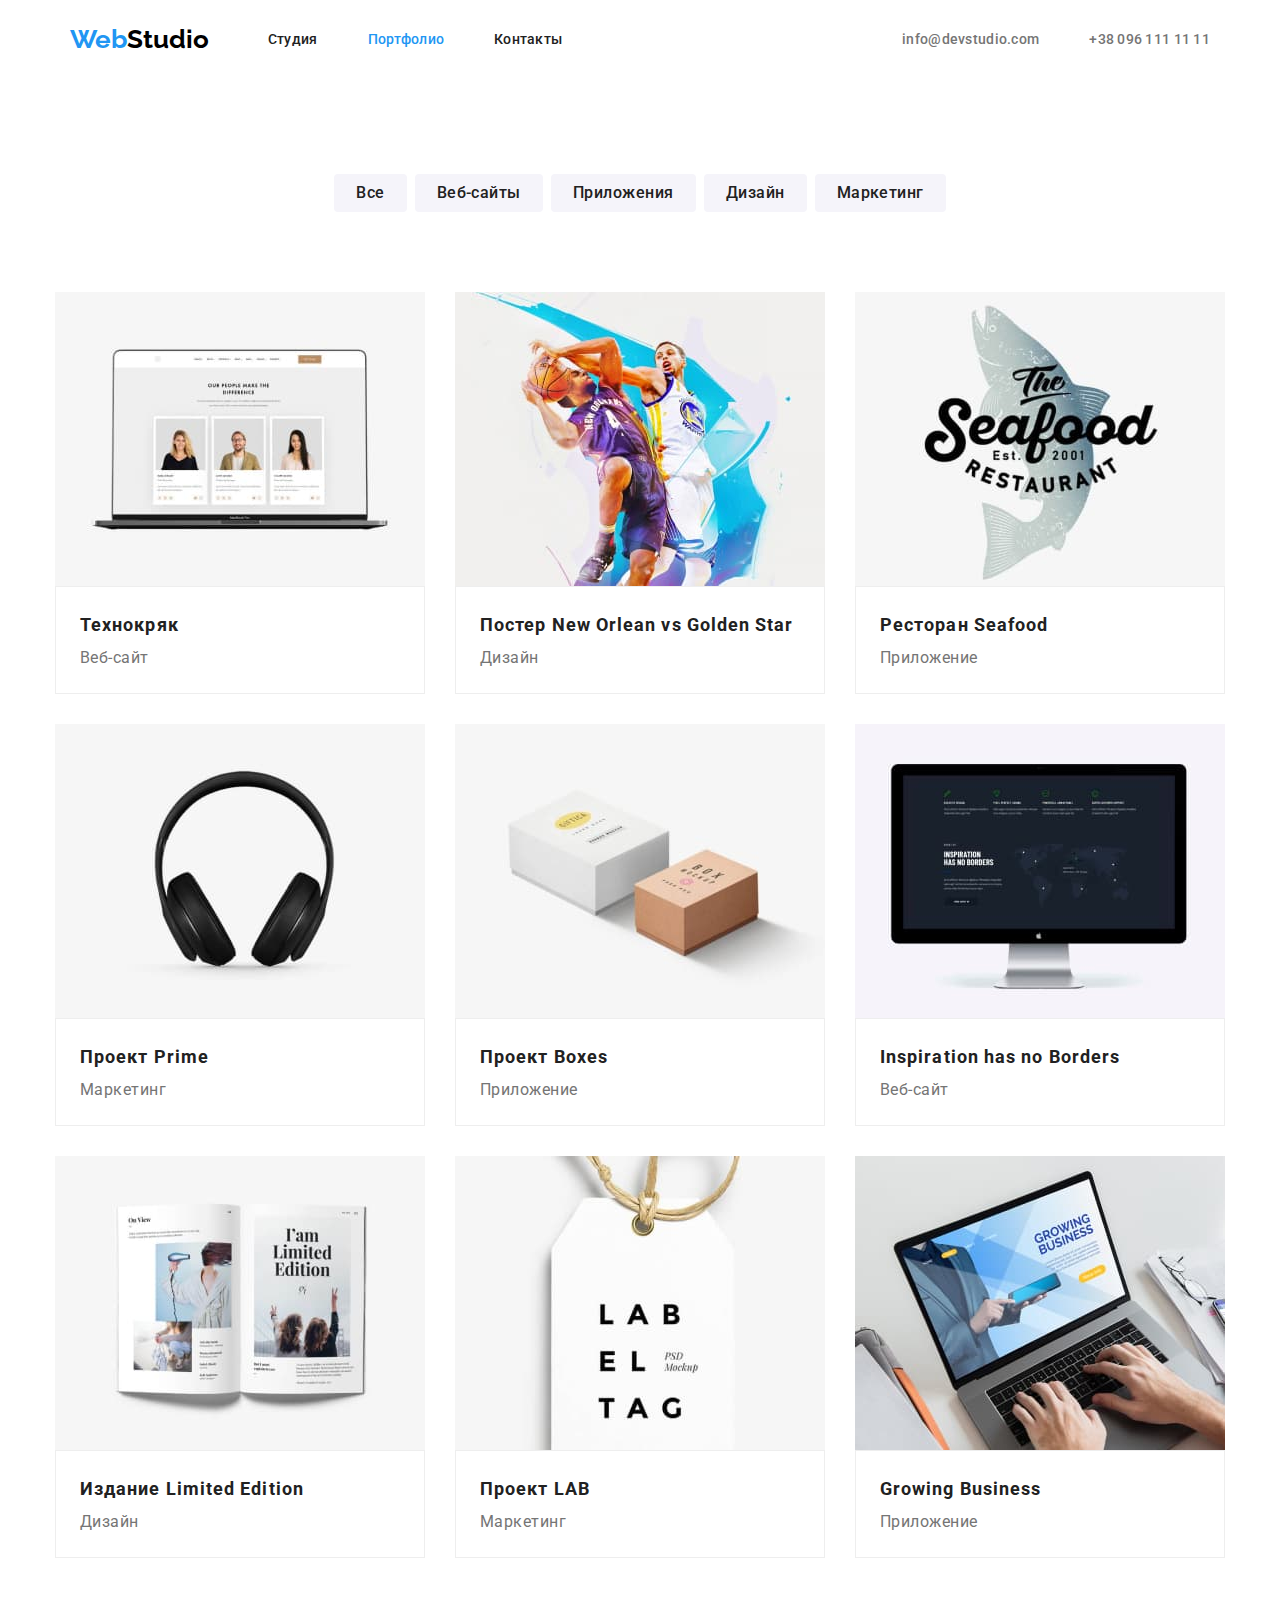
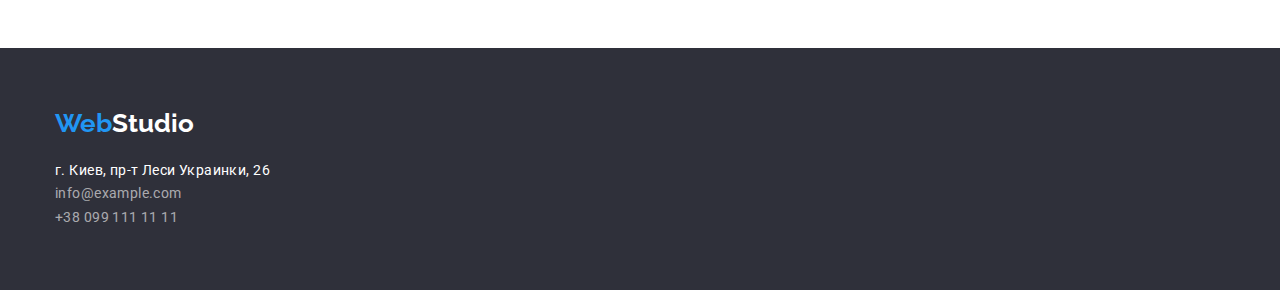
==== portfolio.html @ bf6c9cb9 "portfolio" ====
<!DOCTYPE html>
<html lang="en">
<head>
    <meta charset="UTF-8">
    <meta name="viewport" content="width=device-width, initial-scale=1.0">
    <title>portfolio</title>
    <link rel="stylesheet" href="css/modern-normalize.css">
    <link rel="preconnect" href="https://fonts.gstatic.com">
    <link href="https://fonts.googleapis.com/css2?family=Raleway:wght@700&family=Roboto:wght@400;500;700;900&display=swap"
        rel="stylesheet">
    <link rel="stylesheet" href="./css/style.css">
</head>
<body>
    <header class="header">
        <div class="container">
            <nav class="header-nav">
            <a href="" class="logo">Web<span class="logo-hed">Studio</span></a>
            <ul class="nav-list">
                <li><a href="./index.html" class="link-nav">Студия </a></li>
                <li><a href="" class="link-nav current">Портфолио </a></li>
                <li><a href="" class="link-nav">Контакты </a></li>
            </ul>
         <ul class="contacts-list">
            <li><a href="mailto:info@devstudio.com" class="link-header">info@devstudio.com</a></li>
            <li><a href="tel:+380961111111" class="link-header">+38 096 111 11 11</a></li>
        </ul>
        </nav>
        </div>
        </header>
    <main>
        <section>
            <div class="container">
                <h1 class="visually-hidden">Наши работы</h1>
            <ul class="list-button">
                <li>
                    <button class="button">Все</button>
                </li>
                <li>
                    <button class="button">Веб-сайты</button>
                </li>
                <li>
                    <button class="button">Приложения</button>
                </li>
                <li>
                    <button class="button">Дизайн</button>
                </li>
                <li>
                    <button class="button">Маркетинг</button>
                </li>
            </ul>
            </div>
            <div class="container">
                <ul class="work-list">
                <li>
                    <img src="images/portfolio1.jpg" alt="">
                    <div class="work-container">
                        <h2 class="work-head">Технокряк</h2>
                        <p class="work-text">Веб-сайт</p>
                    </div>
                    
                </li>
                <li>
                    <img src="images/portfolio2.jpg" alt="">
                    <div class="work-container">
                        <h2 class="work-head">Постер New Orlean vs Golden Star</h2>
                        <p class="work-text">Дизайн</p>
                    </div>
                    
                </li>
                <li>
                    <img src="images/portfolio3.jpg" alt="">
                    <div class="work-container">
                        <h2 class="work-head">Ресторан Seafood</h2>
                        <p class="work-text">Приложение</p>
                    </div>
                    
                </li>
                <li>
                    <img src="images/portfolio4.jpg" alt="">
                    <div class="work-container">
                        <h2 class="work-head">Проект Prime</h2>
                        <p class="work-text">Маркетинг</p>
                    </div>
                    
                </li>
                <li>
                    <img src="images/portfolio5.jpg" alt="">
                    <div class="work-container">
                        <h2 class="work-head">Проект Boxes</h2>
                        <p class="work-text">Приложение</p>
                    </div>
                    
                </li>
                <li>
                    <img src="images/portfolio6.jpg" alt="">
                    <div class="work-container">
                        <h2 class="work-head">Inspiration has no Borders</h2>
                        <p class="work-text">Веб-сайт</p>
                    </div>
                    
                </li>
                <li>
                    <img src="images/portfolio7.jpg" alt="">
                    <div class="work-container">
                        <h2 class="work-head">Издание Limited Edition</h2>
                        <p class="work-text">Дизайн</p>
                    </div>
                    
                </li>
                <li>
                    <img src="images/portfolio8.jpg" alt="">
                    <div class="work-container">
                        <h2 class="work-head">Проект LAB</h2>
                        <p class="work-text">Маркетинг</p>
                    </div>
                    
                </li>
                <li>
                    <img src="images/portfolio9.jpg" alt="">
                    <div class="work-container">
                        <h2 class="work-head">Growing Business</h2>
                        <p class="work-text">Приложение</p>
                    </div>
                    
                </li>
            </ul>
            </div>
            
        </section>
    </main>
    <footer class="footer">
        <div class="container">
            <a href="" class="logo">Web<span class="logo-fot">Studio</span></a>
        <address class="fot-add">
            <ul class="address-list">
                <li><a href="https://goo.gl/maps/Xmp9YLtaLfdtmfkQ8" class="add-maps">г. Киев, пр-т Леси Украинки, 26</a>
                </li>
                <li><a href="mailto:info@example.com" class="add-link">info@example.com</a></li>
                <li><a href="tel:+380991111111" class="add-link">+38 099 111 11 11</a></li>
            </ul>
        </address>
        </div>
        </footer>
</body>
</html>
---- css/style.css ----
/*переменные*/
:root {
  --link-button-blue-color: #2196f3;
  --moz-background-hero-foter-color: #2f303a;
  --heading-text-color: #212121;
  --text-color: #757575;
  --button-background-color: #f5f4fa;
}

/*общие стили*/
body {
  font-family: "Roboto", sans-serif;
}

img {
  display: block;
  max-width: 100%;
  height: auto;
}

ul {
  list-style: none;
}

a {
  text-decoration: none;
}

.container {
  width: 1200px;
  padding: 0 15px;
  margin: 0 auto;
}

/*header*/

.logo {
  color: var(--link-button-blue-color);
  font-family: "Raleway", sans-serif;
  font-weight: 700;
  font-size: 26px;
  line-height: 1.19;
}

.logo-hed {
  color: #000000;
}

.link-nav.current {
  color: var(--link-button-blue-color);
}

.link-nav {
  color: var(--heading-text-color);
  outline: none;
  font-weight: 500;
  font-size: 14px;
  line-height: 1.14;
  letter-spacing: 0.02em;
}

.link-nav:hover,
.link-nav:focus {
  color: var(--link-button-blue-color);
}

.link-header {
  color: var(--text-color);
  outline: none;
  font-weight: 500;
  font-size: 14px;
  line-height: 1.14;
  letter-spacing: 0.02em;
}

.link-header:hover,
.link-header:focus {
  color: var(--link-button-blue-color);
}

.header-nav,
.nav-list,
.contacts-list {
  display: flex;
}

.header-nav {
  justify-content: space-between;
  align-items: center;
  padding: 24px 15px 25px 15px;
}

.nav-list li {
  margin-left: 50px;
}

.contacts-list {
  margin-left: 331px;
}

.contacts-list li:not(:last-child) {
  margin-right: 50px;
}

/*studio-main*/

.hero .container {
  background-color: var(--moz-background-hero-foter-color);
  height: 600px;
}

.hero h1 {
  color: #ffffff;

  font-weight: 900;
  font-size: 44px;
  line-height: 1.36;
  letter-spacing: 0.06em;
  text-transform: uppercase;
  text-align: center;

  display: flex;
  justify-content: center;
  padding-top: 200px;
  padding-left: 250px;
  padding-right: 250px;
}

.hero-link {
  color: #ffffff;
  background-color: var(--link-button-blue-color);

  font-weight: bold;
  font-size: 16px;
  line-height: 1.85;
  letter-spacing: 0.06em;
  text-align: center;

  border-radius: 4%;
  padding: 10px 32px;
  margin-top: 30px;
  margin-left: 484px;
  margin-right: 484px;
  display: flex;
  justify-content: center;
}

.visually-hidden {
  position: absolute;
  width: 1px;
  height: 1px;
  margin: -1px;
  border: 0;
  padding: 0;
  white-space: nowrap;
  clip-path: inset(100%);
  clip: rect(0 0 0 0);
  overflow: hidden;
}

.features-list {
  display: flex;
  justify-content: space-between;
  padding-top: 94px;
  padding-bottom: 94px;
}

.features .list-head {
  color: var(--heading-text-color);

  font-weight: bold;
  font-size: 14px;
  line-height: 1.14;
  letter-spacing: 0.03em;
  text-transform: uppercase;
}

.features .list-text {
  color: var(--text-color);

  font-size: 14px;
  line-height: 1.7;
  letter-spacing: 0.03em;
  margin-top: 10px;
}

.direction .container {
  margin-bottom: 94px;
}

.direction-head {
  color: var(--heading-text-color);

  font-weight: bold;
  font-size: 36px;
  line-height: 1.16;
  letter-spacing: 0.03em;
  padding-bottom: 50px;
}

.direction-list {
  display: flex;
  justify-content: space-between;
}

.team .container {
  background-color: var(--button-background-color);
}

.team-head {
  color: var(--heading-text-color);

  font-weight: bold;
  font-size: 36px;
  line-height: 1.16;
  letter-spacing: 0.03em;

  padding-top: 94px;
}

.team-list {
  display: flex;
  justify-content: space-between;
  padding-top: 50px;
  padding-bottom: 94px;
}

.team-name {
  color: var(--heading-text-color);

  font-weight: 500;
  font-size: 16px;
  line-height: 1.18;
  letter-spacing: 0.03em;
}

.team-text {
  color: var(--text-color);

  font-size: 16px;
  line-height: 1.18;
  letter-spacing: 0.03em;
}

/*portfolio*/

.button {
  border-radius: 4px;
  border: none;
  color: var(--heading-text-color);
  background-color: #f5f4fa;

  font-weight: 500;
  font-size: 16px;
  line-height: 1.62;
  letter-spacing: 0.03em;

  padding: 6px 22px;
}

.button:hover,
.button:focus {
  background-color: var(--link-button-blue-color);
  color: #ffffff;
}

.list-button {
  display: flex;
  justify-content: center;

  padding-top: 94px;
}

.list-button li:not(:last-child) {
  margin-right: 8px;
}

.work-list {
  margin-top: 50px;
  margin-bottom: 90px;

  flex-basis: calc(100% / 3);

  display: flex;
  justify-content: space-between;
  flex-wrap: wrap;
}

.work-list li {
  margin-top: 30px;
}

.work-head {
  color: var(--heading-text-color);

  font-weight: bold;
  font-size: 18px;
  line-height: 2;
  letter-spacing: 0.06em;
}

.work-text {
  color: var(--text-color);

  font-size: 16px;
  line-height: 1.87;
  letter-spacing: 0.03em;
}

.work-container {
  padding: 20px 24px;
  border: 1px solid #eeeeee;
}

/*footer*/

.footer {
  background-color: var(--moz-background-hero-foter-color);
  padding-top: 60px;
}

.logo-fot {
  color: #ffffff;
}

.fot-add {
  font-style: normal;
  font-size: 14px;
  line-height: 1.71;
  letter-spacing: 0.03em;
}

.address-list {
  margin-top: 20px;
  padding-bottom: 60px;
}

.add-maps {
  color: #ffffff;
  padding-bottom: 9px;
}

.add-link {
  color: rgba(255, 255, 255, 0.6);
  padding-bottom: 9px;
}
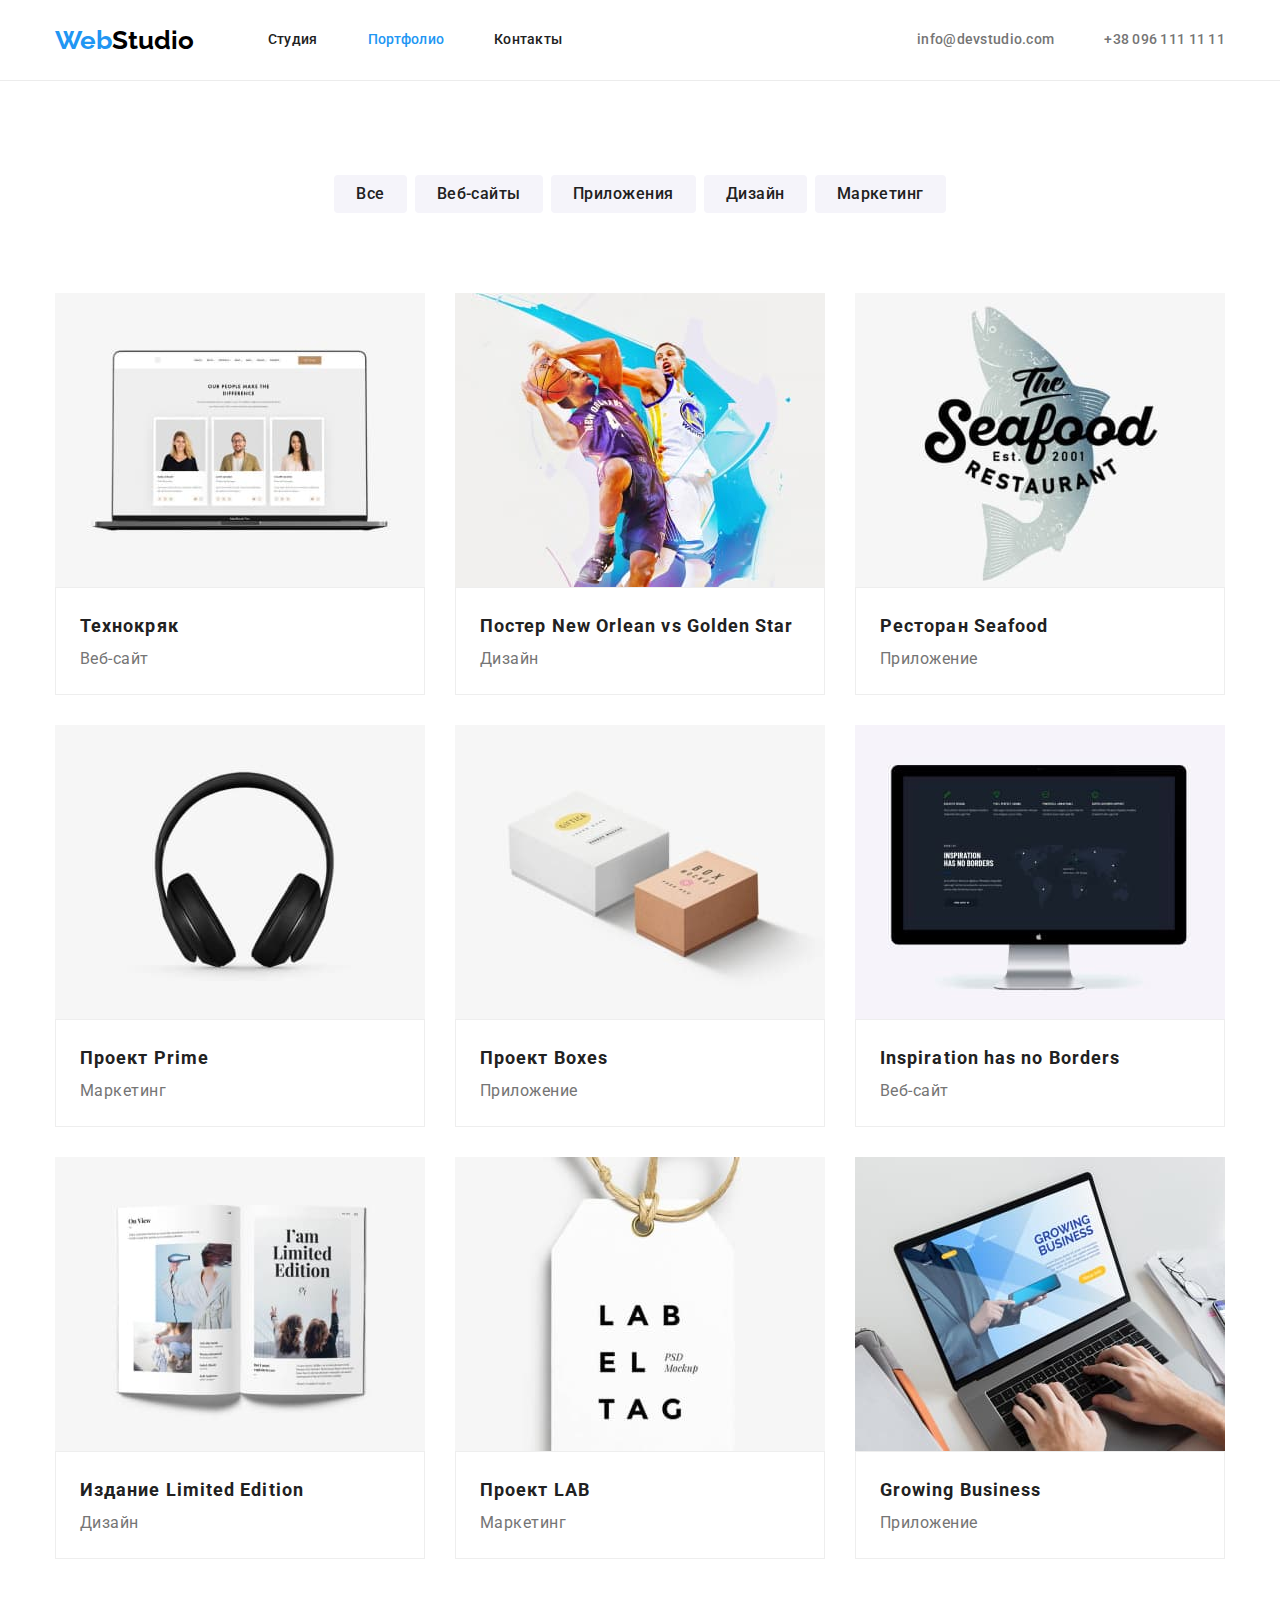
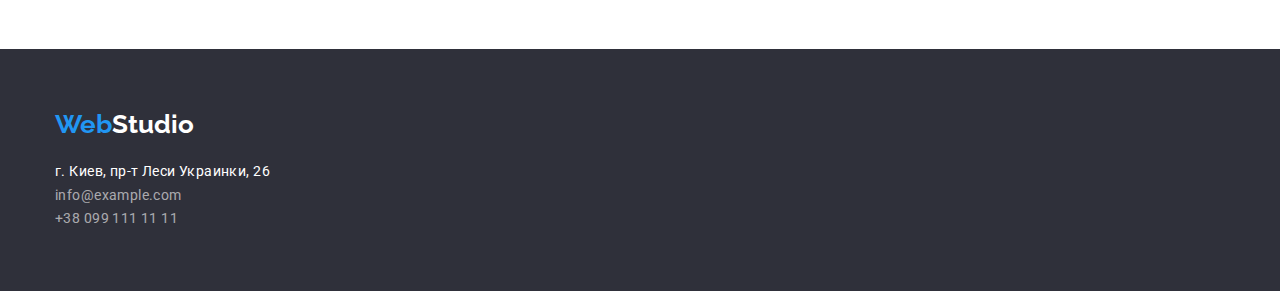
==== commit 16aa5df5: "fix" ====
--- a/portfolio.html
+++ b/portfolio.html
@@ -48,8 +48,6 @@
                     <button class="button">Маркетинг</button>
                 </li>
             </ul>
-            </div>
-            <div class="container">
                 <ul class="work-list">
                 <li>
                     <img src="images/portfolio1.jpg" alt="">
@@ -130,7 +128,8 @@
     </main>
     <footer class="footer">
         <div class="container">
-            <a href="" class="logo">Web<span class="logo-fot">Studio</span></a>
+            <div class="logo-type"><a href="" class="logo">Web<span class="logo-fot">Studio</span></a>
+            </div>
         <address class="fot-add">
             <ul class="address-list">
                 <li><a href="https://goo.gl/maps/Xmp9YLtaLfdtmfkQ8" class="add-maps">г. Киев, пр-т Леси Украинки, 26</a>
--- a/css/style.css
+++ b/css/style.css
@@ -34,6 +34,10 @@
 
 /*header*/
 
+.header {
+  border-bottom: 1px solid #ececec;
+}
+
 .logo {
   color: var(--link-button-blue-color);
   font-family: "Raleway", sans-serif;
@@ -52,11 +56,14 @@
 
 .link-nav {
   color: var(--heading-text-color);
-  outline: none;
   font-weight: 500;
   font-size: 14px;
   line-height: 1.14;
   letter-spacing: 0.02em;
+
+  display: block;
+  padding-bottom: 32px;
+  padding-top: 32px;
 }
 
 .link-nav:hover,
@@ -66,11 +73,14 @@
 
 .link-header {
   color: var(--text-color);
-  outline: none;
   font-weight: 500;
   font-size: 14px;
   line-height: 1.14;
   letter-spacing: 0.02em;
+
+  display: block;
+  padding-bottom: 32px;
+  padding-top: 32px;
 }
 
 .link-header:hover,
@@ -87,7 +97,7 @@
 .header-nav {
   justify-content: space-between;
   align-items: center;
-  padding: 24px 15px 25px 15px;
+  min-height: 80px;
 }
 
 .nav-list li {
@@ -119,8 +129,8 @@
   text-transform: uppercase;
   text-align: center;
 
-  display: flex;
-  justify-content: center;
+  margin-bottom: 30px;
+
   padding-top: 200px;
   padding-left: 250px;
   padding-right: 250px;
@@ -138,11 +148,7 @@
 
   border-radius: 4%;
   padding: 10px 32px;
-  margin-top: 30px;
   margin-left: 484px;
-  margin-right: 484px;
-  display: flex;
-  justify-content: center;
 }
 
 .visually-hidden {
@@ -163,6 +169,13 @@
   justify-content: space-between;
   padding-top: 94px;
   padding-bottom: 94px;
+
+  text-align: left;
+}
+
+.features-list :not(:last-child) {
+  margin-right: 30px;
+  max-width: 270px;
 }
 
 .features .list-head {
@@ -185,7 +198,7 @@
 }
 
 .direction .container {
-  margin-bottom: 94px;
+  padding-bottom: 94px;
 }
 
 .direction-head {
@@ -195,7 +208,9 @@
   font-size: 36px;
   line-height: 1.16;
   letter-spacing: 0.03em;
-  padding-bottom: 50px;
+  margin-bottom: 50px;
+
+  text-align: center;
 }
 
 .direction-list {
@@ -215,14 +230,23 @@
   line-height: 1.16;
   letter-spacing: 0.03em;
 
+  margin-bottom: 50px;
   padding-top: 94px;
+  text-align: center;
 }
 
 .team-list {
   display: flex;
   justify-content: space-between;
-  padding-top: 50px;
   padding-bottom: 94px;
+}
+
+.team-container {
+  background-color: #ffffff;
+  text-align: center;
+
+  padding-top: 30px;
+  padding-bottom: 30px;
 }
 
 .team-name {
@@ -240,6 +264,8 @@
   font-size: 16px;
   line-height: 1.18;
   letter-spacing: 0.03em;
+
+  margin-top: 10px;
 }
 
 /*portfolio*/
@@ -249,6 +275,7 @@
   border: none;
   color: var(--heading-text-color);
   background-color: #f5f4fa;
+  cursor: pointer;
 
   font-weight: 500;
   font-size: 16px;
@@ -262,6 +289,8 @@
 .button:focus {
   background-color: var(--link-button-blue-color);
   color: #ffffff;
+  box-shadow: 0px 3px 1px rgba(0, 0, 0, 0.1), 0px 1px 2px rgba(0, 0, 0, 0.08),
+    0px 2px 2px rgba(0, 0, 0, 0.12);
 }
 
 .list-button {
@@ -323,6 +352,10 @@
   color: #ffffff;
 }
 
+.logo-type {
+  margin-bottom: 20px;
+}
+
 .fot-add {
   font-style: normal;
   font-size: 14px;
@@ -331,16 +364,15 @@
 }
 
 .address-list {
-  margin-top: 20px;
   padding-bottom: 60px;
 }
 
 .add-maps {
   color: #ffffff;
-  padding-bottom: 9px;
+  margin-bottom: 9px;
 }
 
 .add-link {
   color: rgba(255, 255, 255, 0.6);
-  padding-bottom: 9px;
-}
+  margin-bottom: 9px;
+}
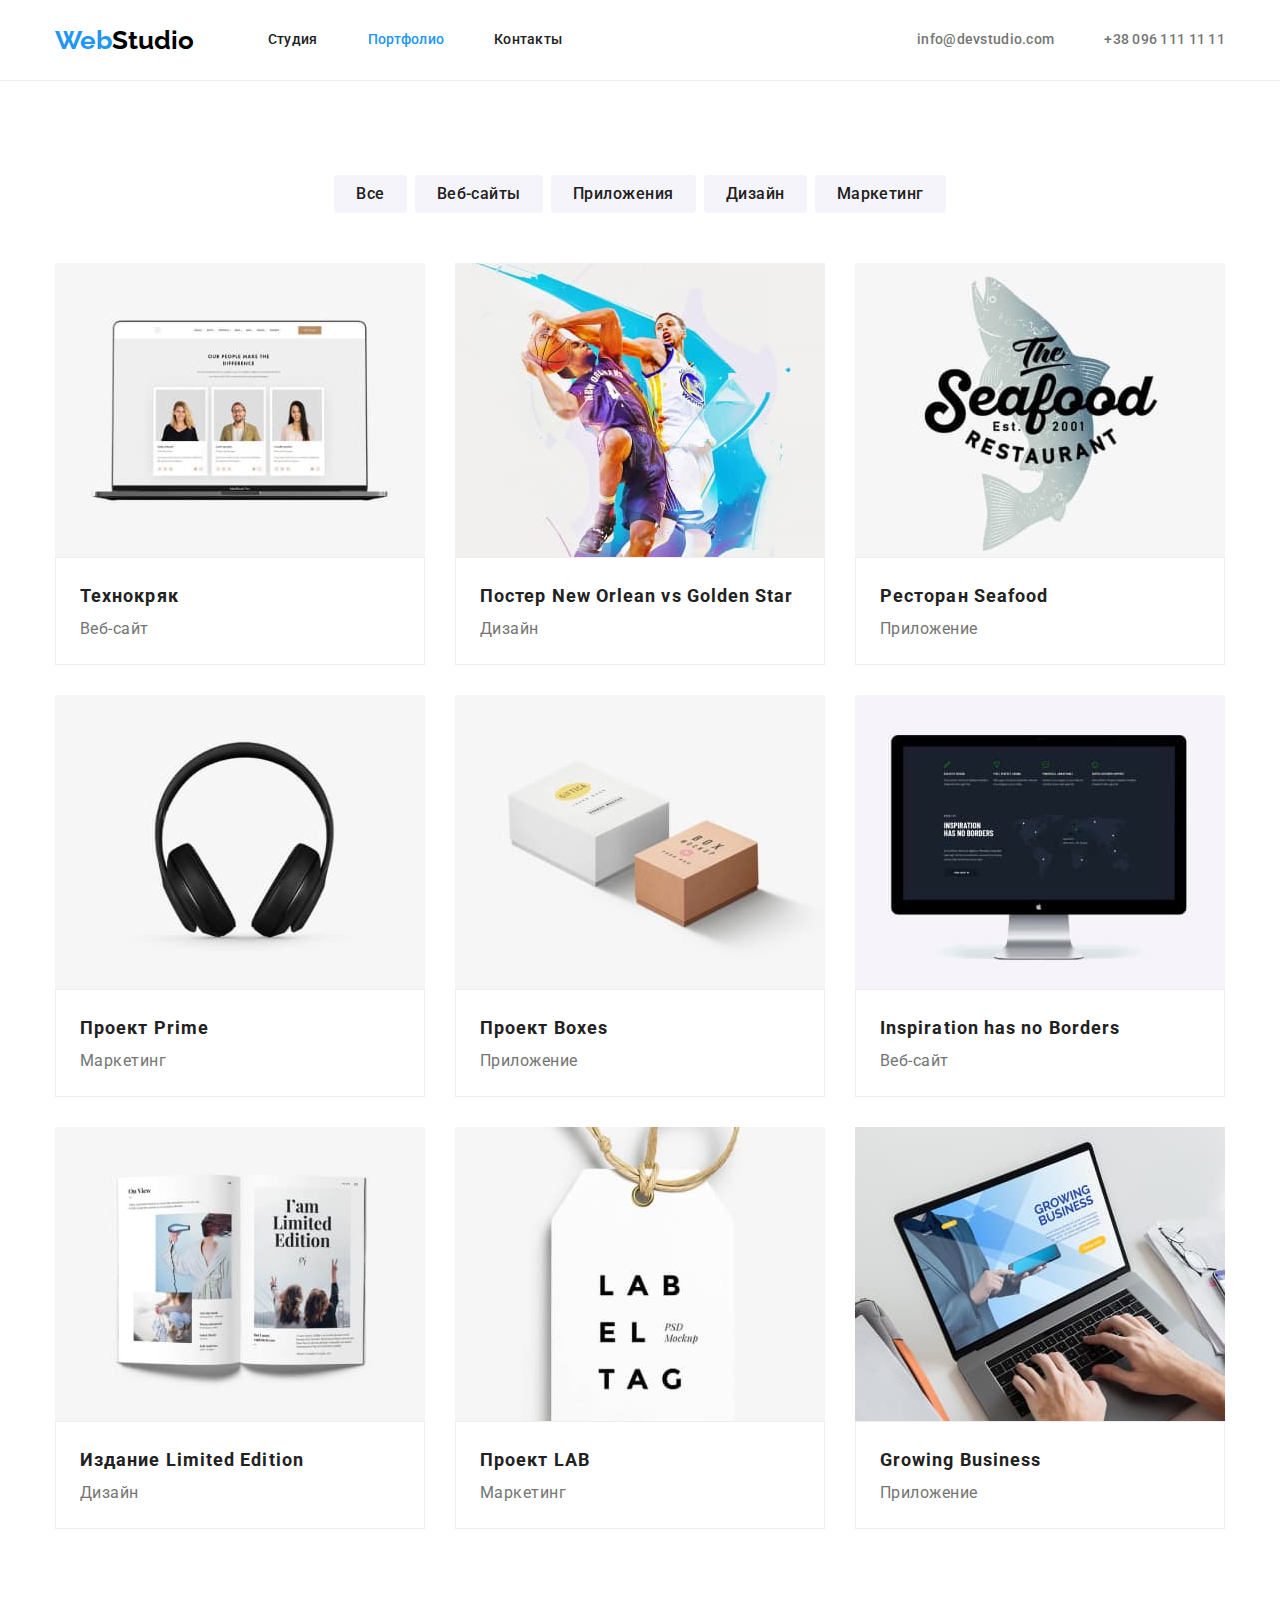
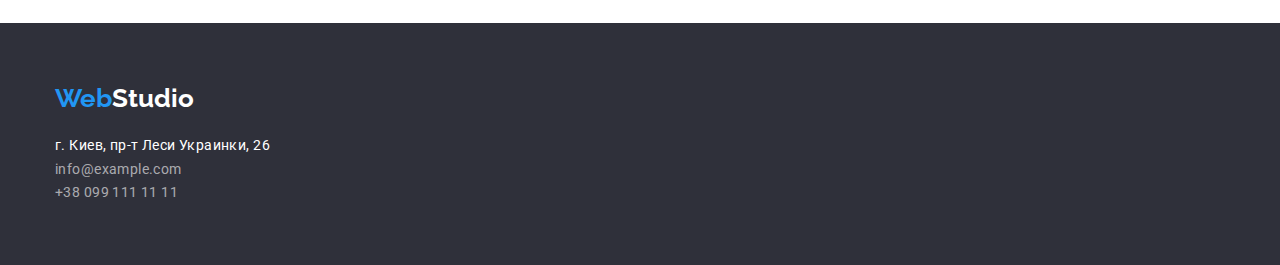
==== commit 8e266f07: "+" ====
--- a/portfolio.html
+++ b/portfolio.html
@@ -28,7 +28,7 @@
         </div>
         </header>
     <main>
-        <section>
+        <section class="portfolio-section">
             <div class="container">
                 <h1 class="visually-hidden">Наши работы</h1>
             <ul class="list-button">
--- a/css/style.css
+++ b/css/style.css
@@ -38,6 +38,11 @@
   border-bottom: 1px solid #ececec;
 }
 
+.logo-container {
+  padding-top: 24px;
+  padding-bottom: 25px;
+}
+
 .logo {
   color: var(--link-button-blue-color);
   font-family: "Raleway", sans-serif;
@@ -54,6 +59,9 @@
   color: var(--link-button-blue-color);
 }
 
+.nav-list {
+}
+
 .link-nav {
   color: var(--heading-text-color);
   font-weight: 500;
@@ -61,9 +69,9 @@
   line-height: 1.14;
   letter-spacing: 0.02em;
 
-  display: block;
   padding-bottom: 32px;
   padding-top: 32px;
+  display: block;
 }
 
 .link-nav:hover,
@@ -78,9 +86,9 @@
   line-height: 1.14;
   letter-spacing: 0.02em;
 
-  display: block;
   padding-bottom: 32px;
   padding-top: 32px;
+  display: block;
 }
 
 .link-header:hover,
@@ -164,11 +172,14 @@
   overflow: hidden;
 }
 
-.features-list {
-  display: flex;
-  justify-content: space-between;
+.features {
   padding-top: 94px;
   padding-bottom: 94px;
+}
+
+.features-list {
+  display: flex;
+  justify-content: space-between;
 
   text-align: left;
 }
@@ -197,7 +208,7 @@
   margin-top: 10px;
 }
 
-.direction .container {
+.direction {
   padding-bottom: 94px;
 }
 
@@ -269,6 +280,11 @@
 }
 
 /*portfolio*/
+
+.portfolio-section {
+  padding-top: 94px;
+  padding-bottom: 94px;
+}
 
 .button {
   border-radius: 4px;
@@ -297,7 +313,7 @@
   display: flex;
   justify-content: center;
 
-  padding-top: 94px;
+  padding-bottom: 20px;
 }
 
 .list-button li:not(:last-child) {
@@ -305,18 +321,13 @@
 }
 
 .work-list {
-  margin-top: 50px;
-  margin-bottom: 90px;
-
-  flex-basis: calc(100% / 3);
-
   display: flex;
   justify-content: space-between;
   flex-wrap: wrap;
 }
 
 .work-list li {
-  margin-top: 30px;
+  padding-top: 30px;
 }
 
 .work-head {
@@ -346,6 +357,7 @@
 .footer {
   background-color: var(--moz-background-hero-foter-color);
   padding-top: 60px;
+  padding-bottom: 60px;
 }
 
 .logo-fot {
@@ -361,10 +373,6 @@
   font-size: 14px;
   line-height: 1.71;
   letter-spacing: 0.03em;
-}
-
-.address-list {
-  padding-bottom: 60px;
 }
 
 .add-maps {
@@ -376,3 +384,8 @@
   color: rgba(255, 255, 255, 0.6);
   margin-bottom: 9px;
 }
+
+.add-link:hover,
+.add-link:focus {
+  color: var(--link-button-blue-color);
+}
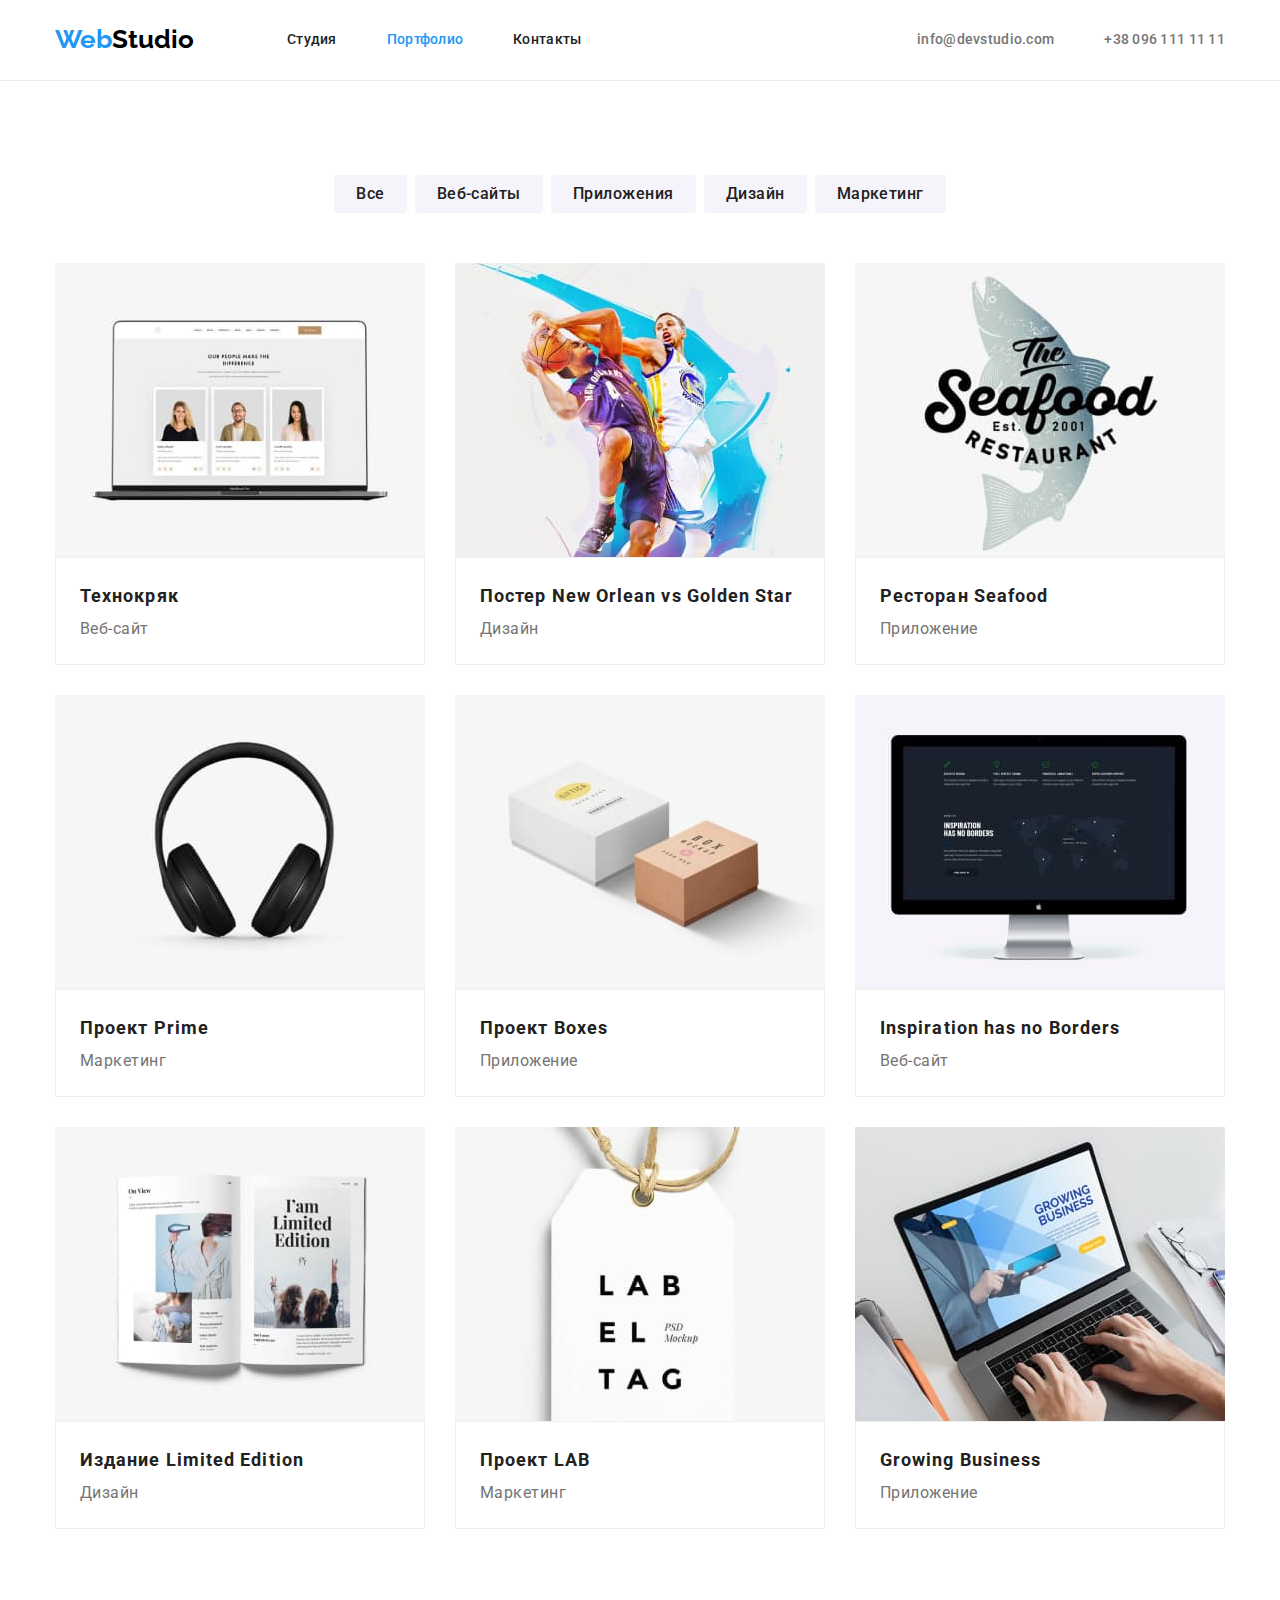
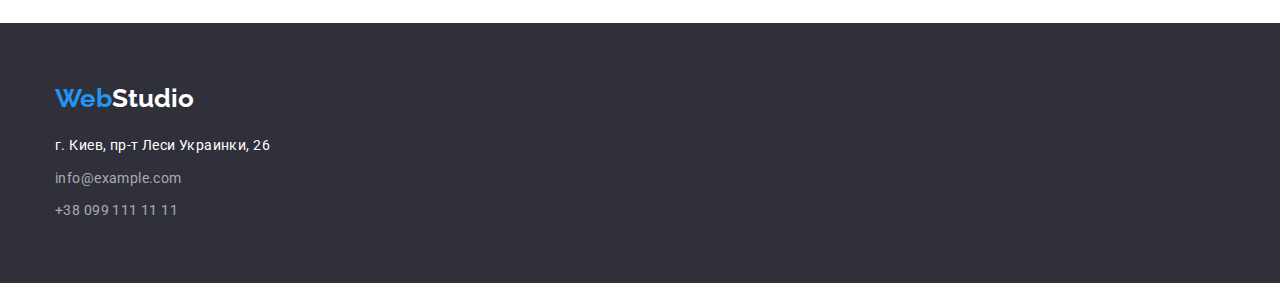
==== commit d4e1e9b9: "fix" ====
--- a/portfolio.html
+++ b/portfolio.html
@@ -14,17 +14,20 @@
     <header class="header">
         <div class="container">
             <nav class="header-nav">
-            <a href="" class="logo">Web<span class="logo-hed">Studio</span></a>
+            <div class="logo-container">
+                <a href="" class="logo">Web<span class="logo-hed">Studio</span></a>
+            </div>
             <ul class="nav-list">
                 <li><a href="./index.html" class="link-nav">Студия </a></li>
                 <li><a href="" class="link-nav current">Портфолио </a></li>
                 <li><a href="" class="link-nav">Контакты </a></li>
             </ul>
+            </nav>
          <ul class="contacts-list">
             <li><a href="mailto:info@devstudio.com" class="link-header">info@devstudio.com</a></li>
             <li><a href="tel:+380961111111" class="link-header">+38 096 111 11 11</a></li>
         </ul>
-        </nav>
+        
         </div>
         </header>
     <main>
--- a/css/style.css
+++ b/css/style.css
@@ -41,6 +41,7 @@
 .logo-container {
   padding-top: 24px;
   padding-bottom: 25px;
+  padding-right: 93px;
 }
 
 .logo {
@@ -59,9 +60,6 @@
   color: var(--link-button-blue-color);
 }
 
-.nav-list {
-}
-
 .link-nav {
   color: var(--heading-text-color);
   font-weight: 500;
@@ -96,6 +94,10 @@
   color: var(--link-button-blue-color);
 }
 
+.header .container {
+  display: flex;
+}
+
 .header-nav,
 .nav-list,
 .contacts-list {
@@ -103,7 +105,6 @@
 }
 
 .header-nav {
-  justify-content: space-between;
   align-items: center;
   min-height: 80px;
 }
@@ -112,8 +113,12 @@
   margin-left: 50px;
 }
 
+.nav-list li:first-child {
+  margin-left: 0;
+}
+
 .contacts-list {
-  margin-left: 331px;
+  margin-left: auto;
 }
 
 .contacts-list li:not(:last-child) {
@@ -122,12 +127,19 @@
 
 /*studio-main*/
 
-.hero .container {
+.hero {
   background-color: var(--moz-background-hero-foter-color);
   height: 600px;
 }
 
-.hero h1 {
+.hero .container {
+  text-align: center;
+  align-items: center;
+  padding-top: 200px;
+  padding-bottom: 200px;
+}
+
+.heading-hero {
   color: #ffffff;
 
   font-weight: 900;
@@ -135,28 +147,22 @@
   line-height: 1.36;
   letter-spacing: 0.06em;
   text-transform: uppercase;
-  text-align: center;
-
   margin-bottom: 30px;
-
-  padding-top: 200px;
-  padding-left: 250px;
-  padding-right: 250px;
-}
-
-.hero-link {
+}
+
+.hero-botton {
   color: #ffffff;
   background-color: var(--link-button-blue-color);
 
-  font-weight: bold;
+  font-weight: 700;
   font-size: 16px;
-  line-height: 1.85;
+  line-height: 1.87;
   letter-spacing: 0.06em;
-  text-align: center;
-
+
+  border: none;
+  cursor: pointer;
   border-radius: 4%;
   padding: 10px 32px;
-  margin-left: 484px;
 }
 
 .visually-hidden {
@@ -185,8 +191,11 @@
 }
 
 .features-list :not(:last-child) {
-  margin-right: 30px;
   max-width: 270px;
+}
+
+.features-list > li {
+  margin-left: 30px;
 }
 
 .features .list-head {
@@ -229,8 +238,10 @@
   justify-content: space-between;
 }
 
-.team .container {
+.team {
   background-color: var(--button-background-color);
+  padding-bottom: 94px;
+  padding-top: 94px;
 }
 
 .team-head {
@@ -242,14 +253,13 @@
   letter-spacing: 0.03em;
 
   margin-bottom: 50px;
-  padding-top: 94px;
+
   text-align: center;
 }
 
 .team-list {
   display: flex;
   justify-content: space-between;
-  padding-bottom: 94px;
 }
 
 .team-container {
@@ -353,7 +363,6 @@
 }
 
 /*footer*/
-
 .footer {
   background-color: var(--moz-background-hero-foter-color);
   padding-top: 60px;
@@ -375,14 +384,20 @@
   letter-spacing: 0.03em;
 }
 
+.address-list > li {
+  margin-bottom: 9px;
+}
+
+.address-list > li:last-child {
+  margin-bottom: 0;
+}
+
 .add-maps {
   color: #ffffff;
-  margin-bottom: 9px;
 }
 
 .add-link {
   color: rgba(255, 255, 255, 0.6);
-  margin-bottom: 9px;
 }
 
 .add-link:hover,
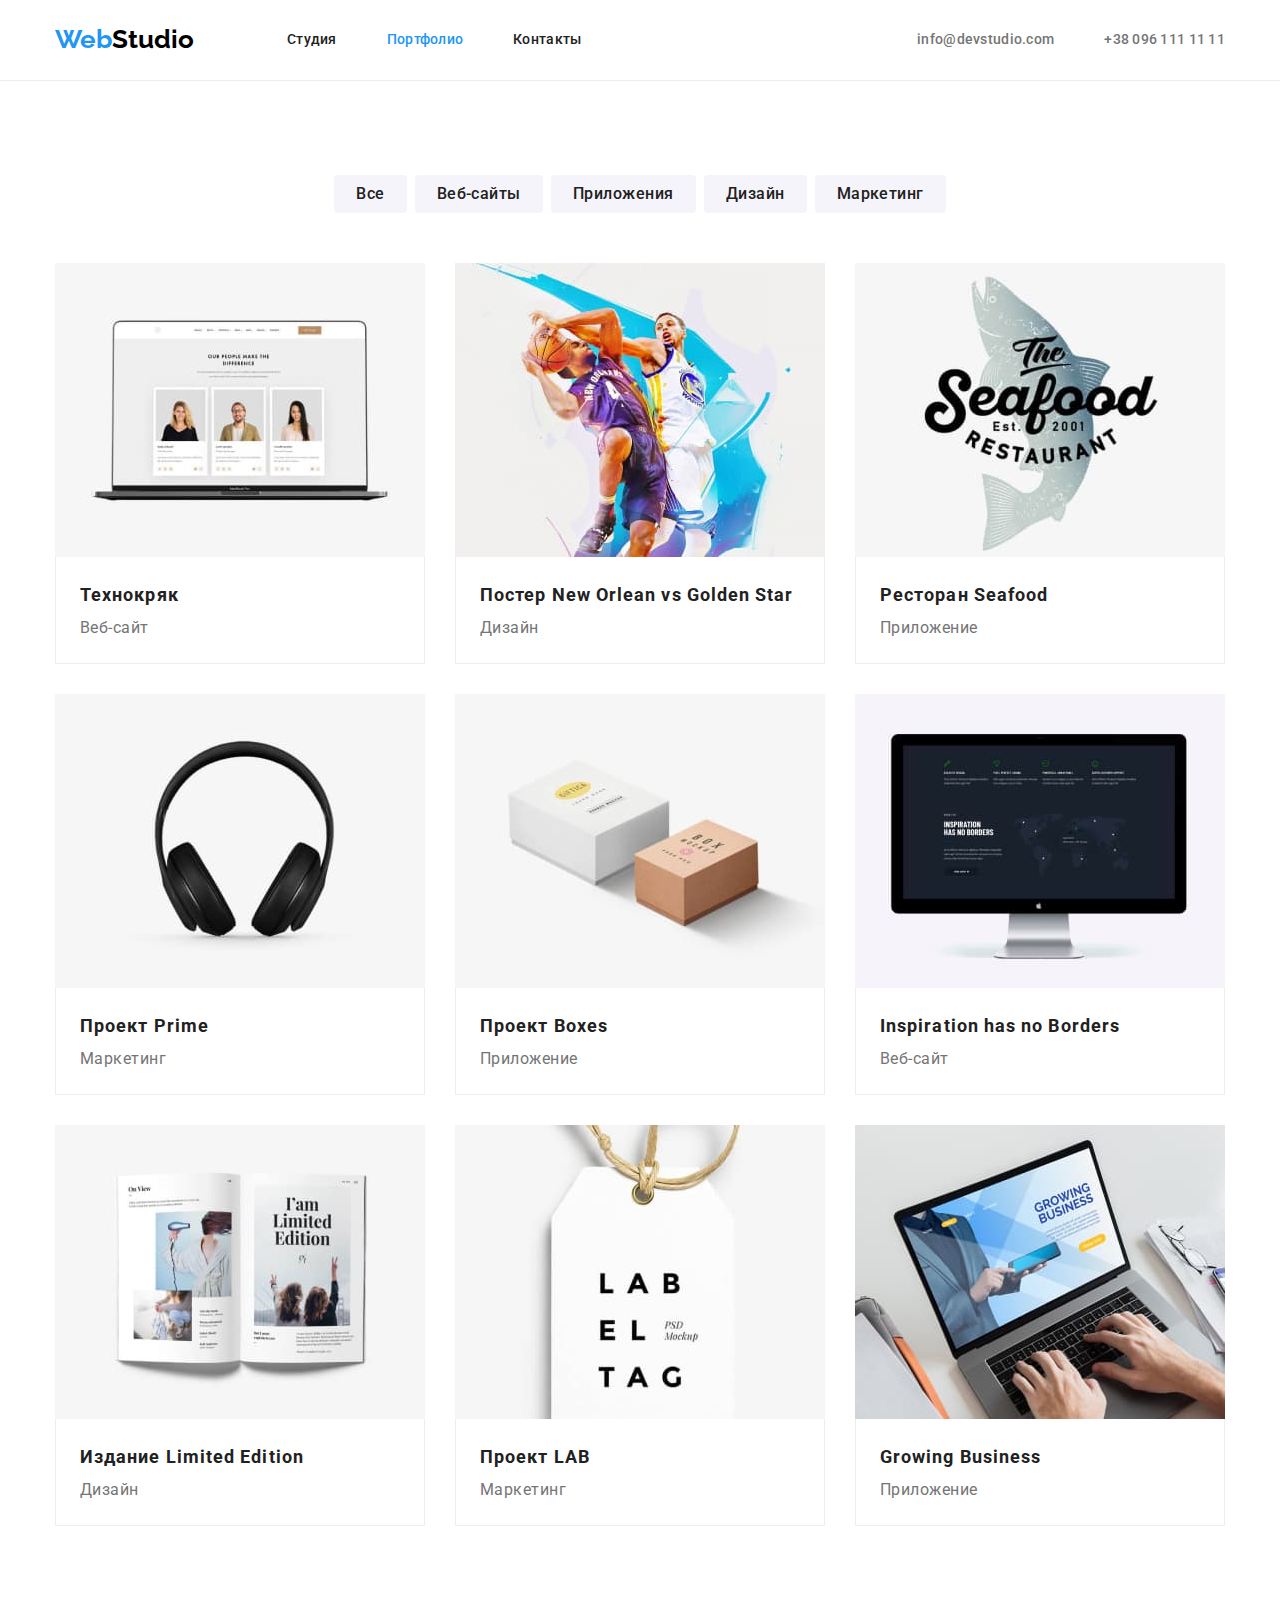
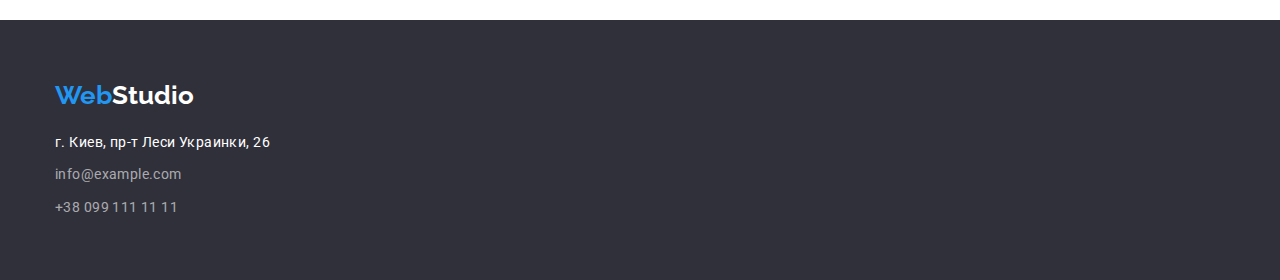
==== commit bf4e7d90: "fix 3" ====
--- a/portfolio.html
+++ b/portfolio.html
@@ -51,78 +51,128 @@
                     <button class="button">Маркетинг</button>
                 </li>
             </ul>
-                <ul class="work-list">
+
+             <ul class="work-list">
                 <li>
-                    <img src="images/portfolio1.jpg" alt="">
-                    <div class="work-container">
-                        <h2 class="work-head">Технокряк</h2>
-                        <p class="work-text">Веб-сайт</p>
-                    </div>
+                    <article>
+                        <div class="thumb">
+                            <img src="images/portfolio1.jpg" alt="">
+                        </div>
                     
+                        <div class="work-container">
+                            <h2 class="work-head">Технокряк</h2>
+                            <p class="work-text">Веб-сайт</p>
+                        </div>
+                    </article>
                 </li>
+
                 <li>
-                    <img src="images/portfolio2.jpg" alt="">
+                    <article>
+                        <div class="thumb">
+                            <img src="images/portfolio2.jpg" alt="">
+                        </div>
+                    
+                    
                     <div class="work-container">
                         <h2 class="work-head">Постер New Orlean vs Golden Star</h2>
                         <p class="work-text">Дизайн</p>
                     </div>
+                    </article>
+                </li>
+
+                <li>
+                    <article>
+                        <div class="thumb">
+                            <img src="images/portfolio3.jpg" alt="">
+                        </div>
                     
-                </li>
-                <li>
-                    <img src="images/portfolio3.jpg" alt="">
+                    
                     <div class="work-container">
                         <h2 class="work-head">Ресторан Seafood</h2>
                         <p class="work-text">Приложение</p>
                     </div>
+                    </article>
+                </li>
+
+                <li>
+                    <article>
+                        <div class="thumb">
+                            <img src="images/portfolio4.jpg" alt="">
+                        </div>
+                        
+                        <div class="work-container">
+                            <h2 class="work-head">Проект Prime</h2>
+                            <p class="work-text">Маркетинг</p>
+                        </div>
+                    </article>
+                </li>
+
+                <li>
+                    <article>
+                        <div class="thumb">
+                            <img src="images/portfolio5.jpg" alt="">
+                        </div>
                     
-                </li>
-                <li>
-                    <img src="images/portfolio4.jpg" alt="">
-                    <div class="work-container">
-                        <h2 class="work-head">Проект Prime</h2>
-                        <p class="work-text">Маркетинг</p>
-                    </div>
                     
-                </li>
-                <li>
-                    <img src="images/portfolio5.jpg" alt="">
                     <div class="work-container">
                         <h2 class="work-head">Проект Boxes</h2>
                         <p class="work-text">Приложение</p>
                     </div>
+                    </article>
+                </li>
+
+                <li>
+                    <article>
+                        <div class="thumb">
+                            <img src="images/portfolio6.jpg" alt="">
+                        </div>
                     
-                </li>
-                <li>
-                    <img src="images/portfolio6.jpg" alt="">
+                    
                     <div class="work-container">
                         <h2 class="work-head">Inspiration has no Borders</h2>
                         <p class="work-text">Веб-сайт</p>
                     </div>
+                    </article>
+                </li>
+
+                <li>
+                    <article>
+                        <div class="thumb">
+                            <img src="images/portfolio7.jpg" alt="">
+                        </div>
                     
-                </li>
-                <li>
-                    <img src="images/portfolio7.jpg" alt="">
+                    
                     <div class="work-container">
                         <h2 class="work-head">Издание Limited Edition</h2>
                         <p class="work-text">Дизайн</p>
                     </div>
+                    </article>
+                </li>
+
+                <li>
+                    <article>
+                        <div class="thumb">
+                            <img src="images/portfolio8.jpg" alt="">
+                        </div>
                     
-                </li>
-                <li>
-                    <img src="images/portfolio8.jpg" alt="">
                     <div class="work-container">
                         <h2 class="work-head">Проект LAB</h2>
                         <p class="work-text">Маркетинг</p>
                     </div>
+                    </article>
+                </li>
+
+                <li>
+                    <article>
+                        <div class="thumb">
+                            <img src="images/portfolio9.jpg" alt="">
+                        </div>
                     
-                </li>
-                <li>
-                    <img src="images/portfolio9.jpg" alt="">
                     <div class="work-container">
                         <h2 class="work-head">Growing Business</h2>
                         <p class="work-text">Приложение</p>
                     </div>
-                    
+                    </article>
                 </li>
             </ul>
             </div>
--- a/css/style.css
+++ b/css/style.css
@@ -268,6 +268,10 @@
 
   padding-top: 30px;
   padding-bottom: 30px;
+
+  box-shadow: 0px 1px 3px rgba(0, 0, 0, 0.12), 0px 1px 1px rgba(0, 0, 0, 0.14),
+    0px 2px 1px rgba(0, 0, 0, 0.2);
+  border-radius: 0px 0px 4px 4px;
 }
 
 .team-name {
@@ -323,7 +327,7 @@
   display: flex;
   justify-content: center;
 
-  padding-bottom: 20px;
+  padding-bottom: 50px;
 }
 
 .list-button li:not(:last-child) {
@@ -331,13 +335,20 @@
 }
 
 .work-list {
-  display: flex;
-  justify-content: space-between;
+  padding: 0;
+  margin: 0;
+  list-style: none;
+
+  display: flex;
   flex-wrap: wrap;
-}
-
-.work-list li {
-  padding-top: 30px;
+  margin-top: -30px;
+  margin-left: -30px;
+}
+
+.work-list > li {
+  flex-basis: calc(100% / 3 - 30px);
+  margin-left: 30px;
+  margin-top: 30px;
 }
 
 .work-head {
@@ -359,7 +370,9 @@
 
 .work-container {
   padding: 20px 24px;
-  border: 1px solid #eeeeee;
+  border-right: 1px solid #eeeeee;
+  border-left: 1px solid #eeeeee;
+  border-bottom: 1px solid #eeeeee;
 }
 
 /*footer*/
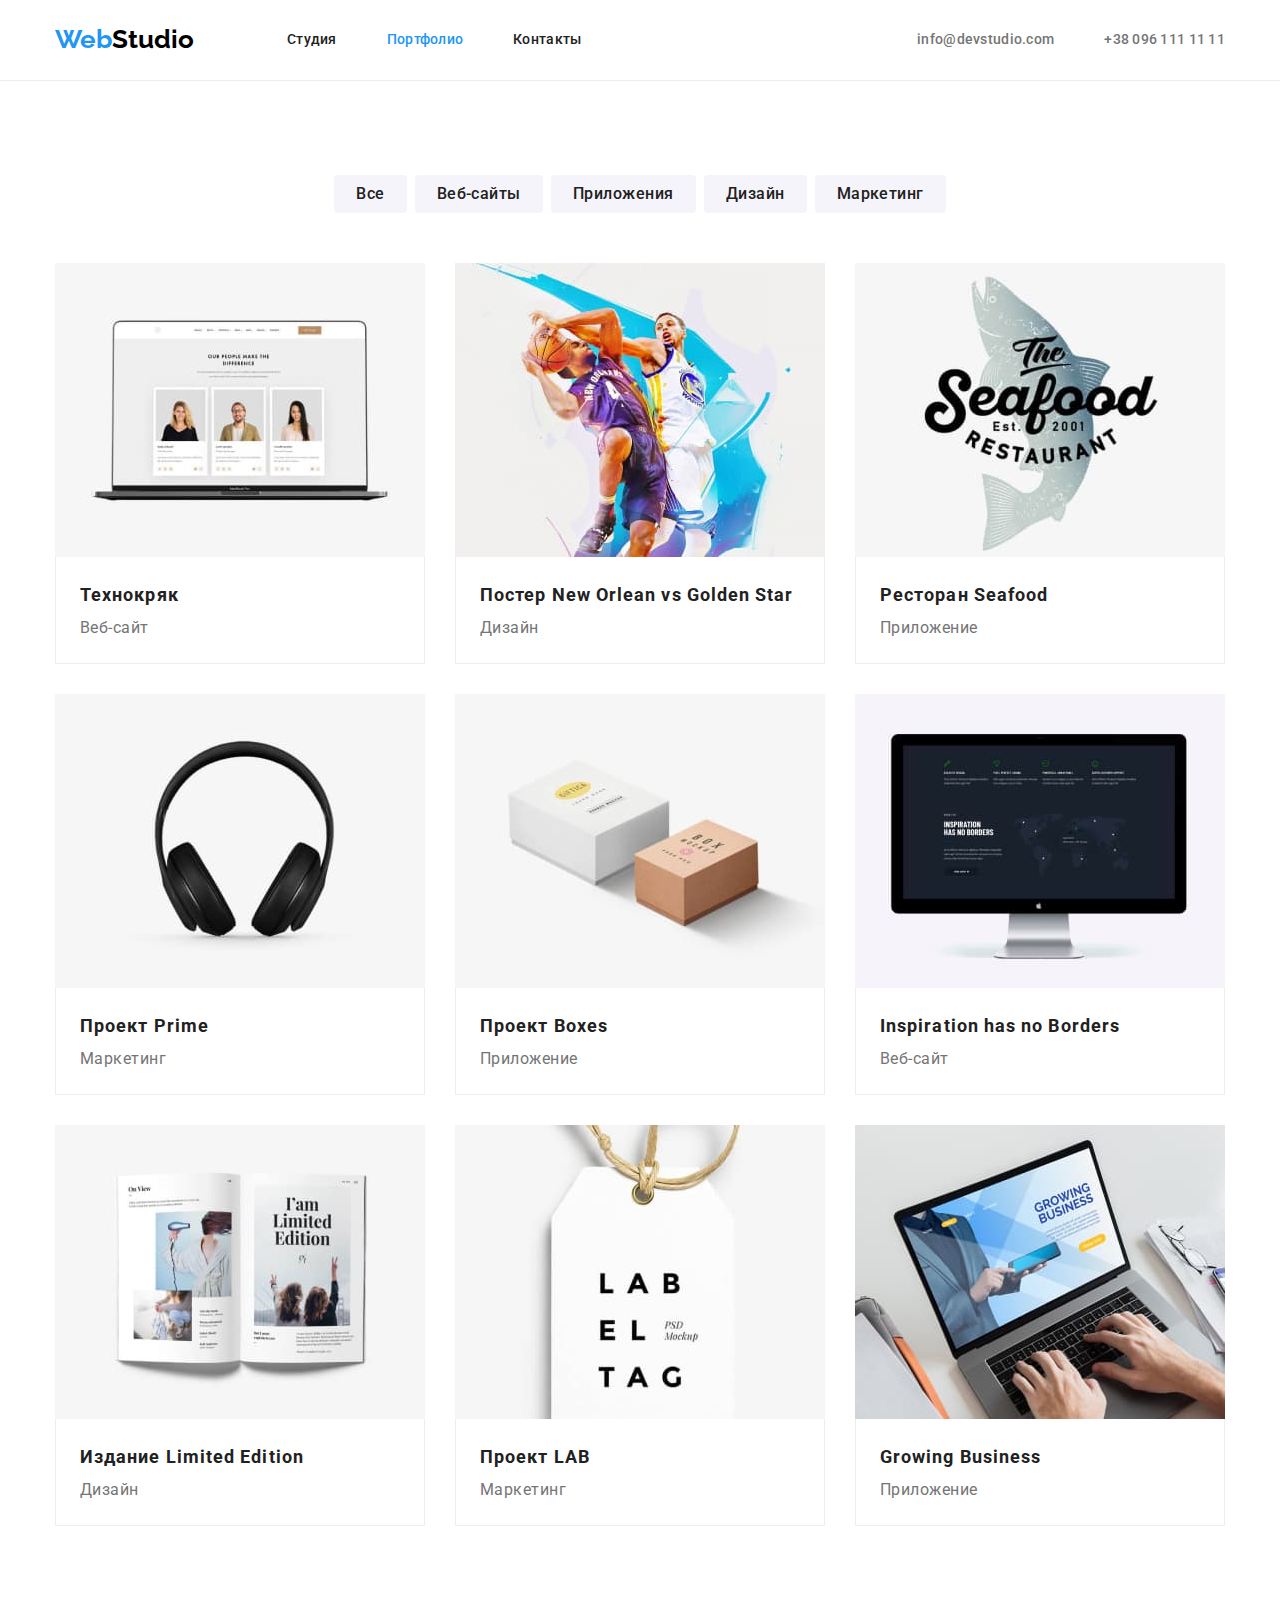
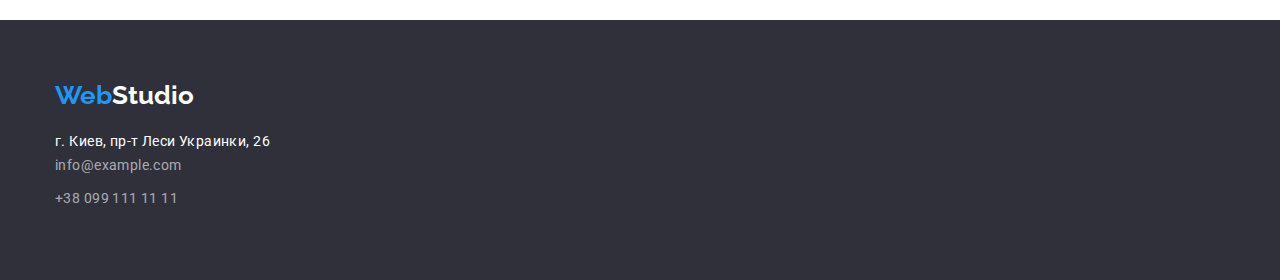
==== commit 4203ce2e: "fix 3" ====
--- a/portfolio.html
+++ b/portfolio.html
@@ -36,19 +36,19 @@
                 <h1 class="visually-hidden">Наши работы</h1>
             <ul class="list-button">
                 <li>
-                    <button class="button">Все</button>
+                    <button class="button" type="button">Все</button>
                 </li>
                 <li>
-                    <button class="button">Веб-сайты</button>
+                    <button class="button" type="button">Веб-сайты</button>
                 </li>
                 <li>
-                    <button class="button">Приложения</button>
+                    <button class="button" type="button">Приложения</button>
                 </li>
                 <li>
-                    <button class="button">Дизайн</button>
+                    <button class="button" type="button">Дизайн</button>
                 </li>
                 <li>
-                    <button class="button">Маркетинг</button>
+                    <button class="button" type="button">Маркетинг</button>
                 </li>
             </ul>
 
@@ -184,9 +184,8 @@
             <div class="logo-type"><a href="" class="logo">Web<span class="logo-fot">Studio</span></a>
             </div>
         <address class="fot-add">
+            <a href="https://goo.gl/maps/Xmp9YLtaLfdtmfkQ8" class="add-maps">г. Киев, пр-т Леси Украинки, 26</a>
             <ul class="address-list">
-                <li><a href="https://goo.gl/maps/Xmp9YLtaLfdtmfkQ8" class="add-maps">г. Киев, пр-т Леси Украинки, 26</a>
-                </li>
                 <li><a href="mailto:info@example.com" class="add-link">info@example.com</a></li>
                 <li><a href="tel:+380991111111" class="add-link">+38 099 111 11 11</a></li>
             </ul>
--- a/css/style.css
+++ b/css/style.css
@@ -36,6 +36,7 @@
 
 .header {
   border-bottom: 1px solid #ececec;
+  min-height: 80px;
 }
 
 .logo-container {
@@ -102,11 +103,6 @@
 .nav-list,
 .contacts-list {
   display: flex;
-}
-
-.header-nav {
-  align-items: center;
-  min-height: 80px;
 }
 
 .nav-list li {
@@ -397,6 +393,10 @@
   letter-spacing: 0.03em;
 }
 
+.address-list {
+  margin-bottom: 9px;
+}
+
 .address-list > li {
   margin-bottom: 9px;
 }
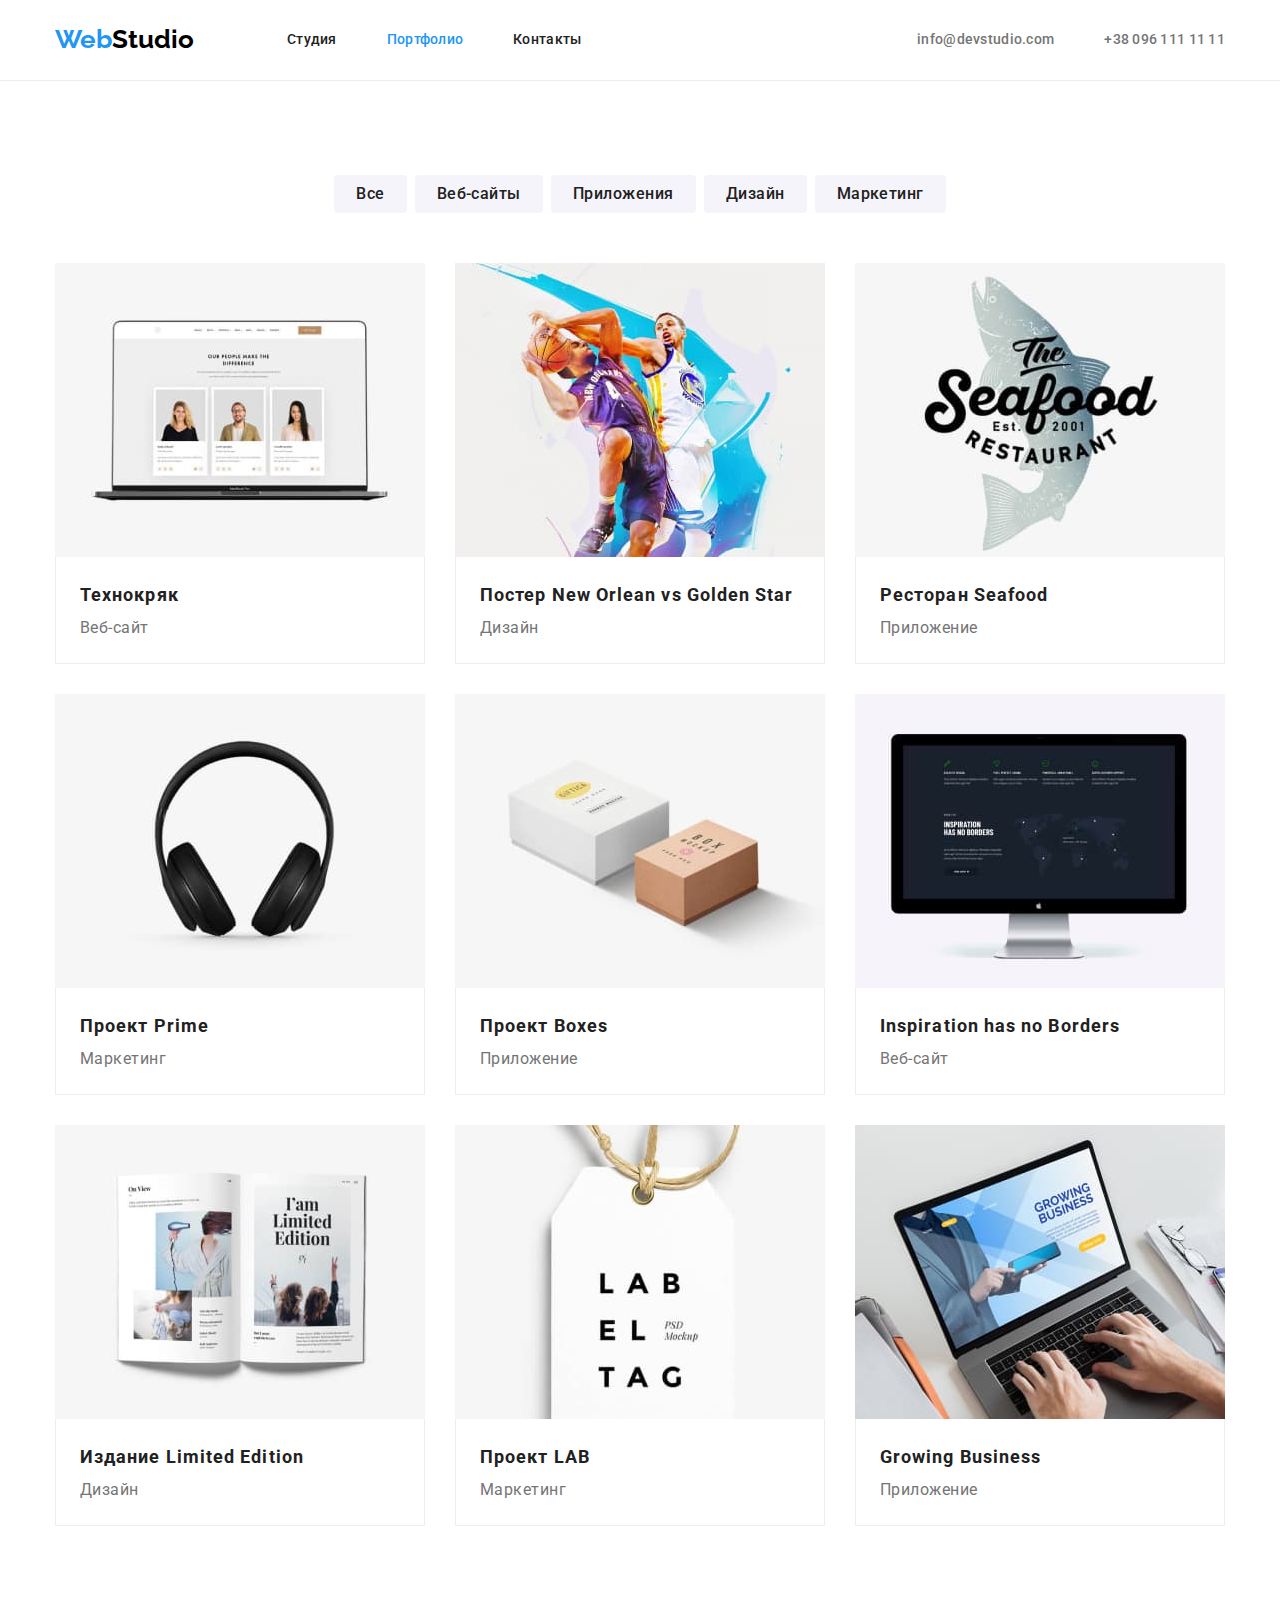
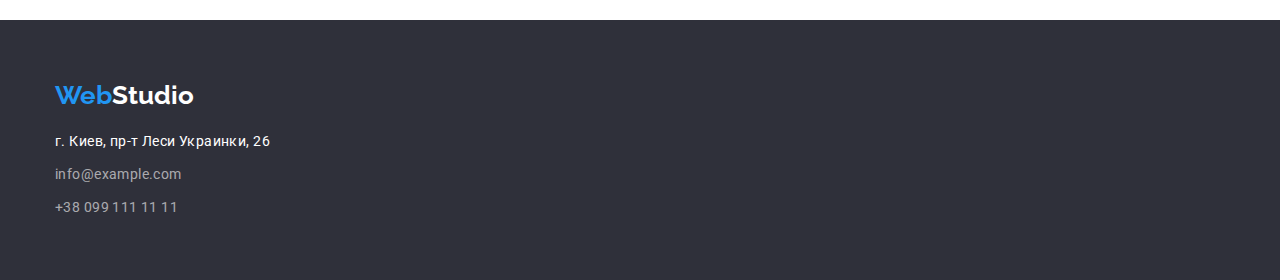
==== commit 3ee48cc9: "Update portfolio.html" ====
--- a/portfolio.html
+++ b/portfolio.html
@@ -54,7 +54,6 @@
 
              <ul class="work-list">
                 <li>
-                    <article>
                         <div class="thumb">
                             <img src="images/portfolio1.jpg" alt="">
                         </div>
@@ -63,11 +62,10 @@
                             <h2 class="work-head">Технокряк</h2>
                             <p class="work-text">Веб-сайт</p>
                         </div>
-                    </article>
+
                 </li>
 
                 <li>
-                    <article>
                         <div class="thumb">
                             <img src="images/portfolio2.jpg" alt="">
                         </div>
@@ -77,11 +75,10 @@
                         <h2 class="work-head">Постер New Orlean vs Golden Star</h2>
                         <p class="work-text">Дизайн</p>
                     </div>
-                    </article>
+
                 </li>
 
                 <li>
-                    <article>
                         <div class="thumb">
                             <img src="images/portfolio3.jpg" alt="">
                         </div>
@@ -91,11 +88,10 @@
                         <h2 class="work-head">Ресторан Seafood</h2>
                         <p class="work-text">Приложение</p>
                     </div>
-                    </article>
+
                 </li>
 
                 <li>
-                    <article>
                         <div class="thumb">
                             <img src="images/portfolio4.jpg" alt="">
                         </div>
@@ -104,11 +100,10 @@
                             <h2 class="work-head">Проект Prime</h2>
                             <p class="work-text">Маркетинг</p>
                         </div>
-                    </article>
+
                 </li>
 
                 <li>
-                    <article>
                         <div class="thumb">
                             <img src="images/portfolio5.jpg" alt="">
                         </div>
@@ -118,11 +113,10 @@
                         <h2 class="work-head">Проект Boxes</h2>
                         <p class="work-text">Приложение</p>
                     </div>
-                    </article>
+
                 </li>
 
                 <li>
-                    <article>
                         <div class="thumb">
                             <img src="images/portfolio6.jpg" alt="">
                         </div>
@@ -132,11 +126,11 @@
                         <h2 class="work-head">Inspiration has no Borders</h2>
                         <p class="work-text">Веб-сайт</p>
                     </div>
-                    </article>
+
                 </li>
 
                 <li>
-                    <article>
+                
                         <div class="thumb">
                             <img src="images/portfolio7.jpg" alt="">
                         </div>
@@ -146,11 +140,11 @@
                         <h2 class="work-head">Издание Limited Edition</h2>
                         <p class="work-text">Дизайн</p>
                     </div>
-                    </article>
+                    
                 </li>
 
                 <li>
-                    <article>
+                
                         <div class="thumb">
                             <img src="images/portfolio8.jpg" alt="">
                         </div>
@@ -159,11 +153,11 @@
                         <h2 class="work-head">Проект LAB</h2>
                         <p class="work-text">Маркетинг</p>
                     </div>
-                    </article>
+                    
                 </li>
 
                 <li>
-                    <article>
+                
                         <div class="thumb">
                             <img src="images/portfolio9.jpg" alt="">
                         </div>
@@ -172,7 +166,7 @@
                         <h2 class="work-head">Growing Business</h2>
                         <p class="work-text">Приложение</p>
                     </div>
-                    </article>
+                    
                 </li>
             </ul>
             </div>
--- a/css/style.css
+++ b/css/style.css
@@ -5,6 +5,11 @@
   --heading-text-color: #212121;
   --text-color: #757575;
   --button-background-color: #f5f4fa;
+  --logo-color: #000000;
+  --border-header: #ececec;
+  --text-fone: #ffffff;
+  --add-link-color: rgba(255, 255, 255, 0.6);
+  --border-card-list: #eeeeee;
 }
 
 /*общие стили*/
@@ -35,14 +40,14 @@
 /*header*/
 
 .header {
-  border-bottom: 1px solid #ececec;
+  border-bottom: 1px solid var(--border-header);
   min-height: 80px;
 }
 
 .logo-container {
   padding-top: 24px;
   padding-bottom: 25px;
-  padding-right: 93px;
+  margin-right: 93px;
 }
 
 .logo {
@@ -54,7 +59,7 @@
 }
 
 .logo-hed {
-  color: #000000;
+  color: var(--logo-color);
 }
 
 .link-nav.current {
@@ -126,17 +131,16 @@
 .hero {
   background-color: var(--moz-background-hero-foter-color);
   height: 600px;
+  padding-top: 200px;
+  padding-bottom: 200px;
 }
 
 .hero .container {
   text-align: center;
-  align-items: center;
-  padding-top: 200px;
-  padding-bottom: 200px;
 }
 
 .heading-hero {
-  color: #ffffff;
+  color: var(--text-fone);
 
   font-weight: 900;
   font-size: 44px;
@@ -147,7 +151,7 @@
 }
 
 .hero-botton {
-  color: #ffffff;
+  color: var(--text-fone);
   background-color: var(--link-button-blue-color);
 
   font-weight: 700;
@@ -259,11 +263,10 @@
 }
 
 .team-container {
-  background-color: #ffffff;
+  background-color: var(--text-fone);
   text-align: center;
 
-  padding-top: 30px;
-  padding-bottom: 30px;
+  padding: 30px 32px;
 
   box-shadow: 0px 1px 3px rgba(0, 0, 0, 0.12), 0px 1px 1px rgba(0, 0, 0, 0.14),
     0px 2px 1px rgba(0, 0, 0, 0.2);
@@ -300,7 +303,7 @@
   border-radius: 4px;
   border: none;
   color: var(--heading-text-color);
-  background-color: #f5f4fa;
+  background-color: var(--button-background-color);
   cursor: pointer;
 
   font-weight: 500;
@@ -314,7 +317,7 @@
 .button:hover,
 .button:focus {
   background-color: var(--link-button-blue-color);
-  color: #ffffff;
+  color: var(--text-fone);
   box-shadow: 0px 3px 1px rgba(0, 0, 0, 0.1), 0px 1px 2px rgba(0, 0, 0, 0.08),
     0px 2px 2px rgba(0, 0, 0, 0.12);
 }
@@ -323,7 +326,7 @@
   display: flex;
   justify-content: center;
 
-  padding-bottom: 50px;
+  margin-bottom: 50px;
 }
 
 .list-button li:not(:last-child) {
@@ -366,9 +369,9 @@
 
 .work-container {
   padding: 20px 24px;
-  border-right: 1px solid #eeeeee;
-  border-left: 1px solid #eeeeee;
-  border-bottom: 1px solid #eeeeee;
+  border-right: 1px solid var(--border-card-list);
+  border-left: 1px solid var(--border-card-list);
+  border-bottom: 1px solid var(--border-card-list);
 }
 
 /*footer*/
@@ -379,11 +382,11 @@
 }
 
 .logo-fot {
-  color: #ffffff;
+  color: var(--text-fone);
 }
 
 .logo-type {
-  margin-bottom: 20px;
+  padding-bottom: 20px;
 }
 
 .fot-add {
@@ -394,7 +397,7 @@
 }
 
 .address-list {
-  margin-bottom: 9px;
+  margin-top: 9px;
 }
 
 .address-list > li {
@@ -406,11 +409,11 @@
 }
 
 .add-maps {
-  color: #ffffff;
+  color: var(--text-fone);
 }
 
 .add-link {
-  color: rgba(255, 255, 255, 0.6);
+  color: var(--add-link-color);
 }
 
 .add-link:hover,
